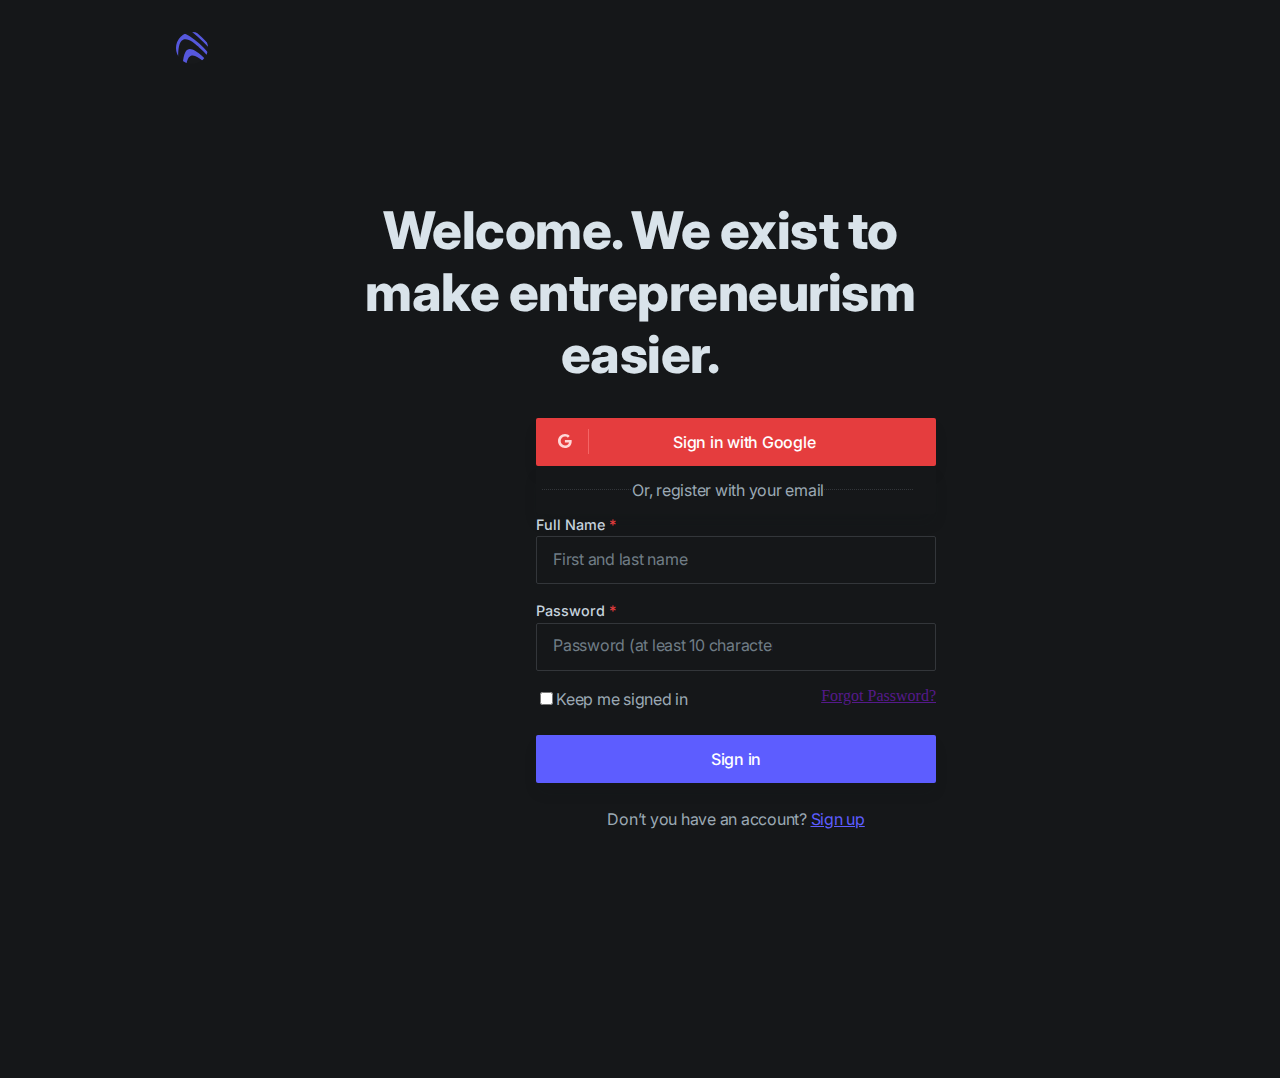
==== sing in.html @ 6c5136f9 "upload simple landing page project on Github" ====
<html lang="en">
<head>
     <link rel="stylesheet" href="assest/style.css">
     <meta charset="UTF-8">
     <meta name="viewport" content="width=device-width, initial-scale=1.0">
     <title>Document</title>
</head>
<body>
   <header><img class="logo" src="assest/logo/Logo.svg" alt=""></header>
    <h1 class="sing__up__header__text"> Welcome. We exist to make entrepreneurism easier.</h1>
     <form  class="sing__up__form" action="">
          <button class="google__btn"> <img class="google__btn__icon" src="assest/logo/google.svg" alt=""> <a class="google__btn__text" href=""> Sign in with Google </a> </button>
           <button class="google__btn email_register_btn"><img src="assest/logo/Path 2.svg" alt=""> Or, register with your email<img src="assest/logo/Path 2.svg" alt=""></button>
           <label class="sing__up__label" for="">Full Name <span class="star"> *</span></label>
           <input class="sing__up__input" type="text" name="" id="" placeholder="First and last name">
           <label class="sing__up__label" for="">Password  <span class="star"> *</span></label>
           <input class="sing__up__input"  type="password" name="" id="" placeholder="Password (at least 10 characters)">
           <div class="check__signed"> <div class="Keep__signed"><input type="checkbox" name="" id=""><label for="">Keep me signed in</label></div> <a href="">Forgot Password?</a></div>
           <button class="sing__up__btn">Sign in</button>
          <div class="Open__PRO"><span >Don’t you have an account?  <a class="Sign__in__link" href="">Sign up</a> </span></div> 
     </form>


</body>
</html>
---- assest/style.css ----
@import url('https://fonts.googleapis.com/css2?family=Inter:wght@200&display=swap');
 @import url('https://fonts.googleapis.com/css2?family=Inter:wght@200;300&display=swap');
 @import url('https://fonts.googleapis.com/css2?family=Architects+Daughter&family=Inter:wght@200;300&display=swap');
 
body{
    background-color:#151719 ;
}
 .header{
      display:flex;
      flex-direction:row;
      justify-content:space-around;
      align-items:center;
      margin-top: 1.5rem;
 }

.link{
    color:#C5D2DC;
    margin-right: 3rem;
    font-family: Inter;
    font-size: 1rem;
    line-height: 1.5rem;
}
.sing__up{
    color: #ffffff;
    font-family: Inter;
    font-weight: 500;
    font-size: 1rem;
    line-height: 1.5rem;
    letter-spacing: -0.25px;
    background-color:#5D5DFF;
    padding: 0.5rem 1.25rem;
    border-radius:2px;
    box-shadow: 0px 1px 3px rgba(25, 32, 44, 0.04);
    border-style: none;
}

.landing{
    display:flex;
    flex-direction:column;
    align-items: center;
    margin-top:4rem;
}
.landing-header{
    color: #D9E3EA;
    font-family: Inter;
    font-size:3.25rem;
    font-style: normal;
    font-weight: 800px;
    line-height: 3.8rem;
    letter-spacing: -0.5px;
    text-align: center;
    margin-bottom: 0;
 }
 .landing__text{
    font-family: Inter;
    font-size:1.25rem;
    line-height: 2rem;
    text-align: center;
    letter-spacing: -0.25px;
    color: #9BA9B4;
    margin-bottom:0;
 }
 .btn{
    margin-top: 2rem;
    margin-bottom:0;
 }
 .btn__item{
    padding: 0.75rem 2rem;
    font-family: Inter;
    font-weight: 500;
    font-size: 1rem;
    line-height: 1.25rem;
    letter-spacing: -0.25px;
    color: #FFFFFF;
    border-radius: 2px;
    box-shadow: 0px 10px 15px -3px rgba(21, 23, 25, 0.16);
    border-style: none;
 }
 .start__btn{
     background-color:#5D5DFF;
 }
 .learn__btn{
    background-color: #33363A;
    margin-left: 0.75rem;
 }
 .video{
     margin-top:4rem ;
     margin-bottom:4rem ;
 }
.section1{
    display:flex;
    flex-direction: column;
    align-items:center;
    margin-right: 10.5rem;
    margin-left: 10.5rem;
}
.section1__header{
    font-family: Inter;
    font-weight: 800;
    font-size: 2.5rem;
    line-height:3.1rem;
    text-align: center;
    letter-spacing: -0.5px;
    color: #D9E3EA;
}
.section1__text{
    margin-top:0px ;
    margin-bottom: 0px;
    font-family: Inter;
    font-size: 1.25rem;
    line-height: 1.8rem;
    text-align: center;
    letter-spacing: -0.25px;
   color: #9BA9B4;
}
.cards{
    margin-top: 1rem;
    display: flex;
    flex-wrap:wrap;
    justify-content:center;
}

.card__item{
    margin-top: 4rem;
    flex-basis:30%;
    text-align: center;
}
.card__header__text{
    font-family: Inter;
    color:#D9E3EA;
    font-weight: bold;
    font-size:1.25rem;
    line-height: 2.1rem;
    text-align: center;
    letter-spacing: -0.25px;

}
.card__text{
    font-family: Inter;
    color: #9BA9B4;
    font-size:1rem;                     
    line-height: 1.6rem;
    text-align: center;
    letter-spacing: -0.25px;
    padding-right:1.5rem ;
    padding-left:1.5rem ;
}
hr{
    background-color:#33363A;
    
}
/* **************section2************* */
.section2{
    display:flex;
    flex-direction:column;
    align-items: center;
}
.section2__top{
    display:flex;
    flex-direction:column;
    align-items: center;
    margin-top:4rem;
    margin-right: 10.5rem;
    margin-left: 10.5rem;
}
.reach__btn{
    font-family: Inter;
    font-weight: 600;
    font-size: 1rem;
    line-height: 1.3rem;
    background-color:#C6F6D5;
    color:#36A269;
    padding: 0.25rem  0.75rem;
    border-radius:16px ;
    border-style:none;
}
.section2__header{
    font-family: Inter;
    font-style: normal;
    font-weight: 800;
    font-size:2.5rem;
    line-height: 3.1rem;
    text-align: center;
    letter-spacing: -0.5px;
    color: #D9E3EA;
}
.section2__text{
    font-family: Inter;
    font-size:1.4rem;
    line-height: 1.8rem;
    text-align: center;
    letter-spacing: -0.25px;
    color: #9BA9B4;
    padding-right:14rem ;
    padding-left:14rem ;
}
.section2__bottom{
    display: flex;
    flex-direction:column;
    align-items: center;
    margin-right: 12.5rem;
    margin-left: 12.5rem;
}
.section2__bottom_item{
    display:flex;
    flex-direction:row;
    justify-content:center;
    margin-top:4rem;
}
.section2__bottom_item__reverse{
    display:flex;
    flex-direction:row-reverse;
    margin-top:4rem;
}


.section2__bottom__texts{
    margin-right: 4rem ;
}
.section2__bottom__texts__reverse{
    margin-left: 4rem ;
}
.banner__text{
    font-family: Architects Daughter;
    font-size: 1.25rem;
    line-height: 1.8rem;
    letter-spacing: 0.25px;
    color: #5D5DFF;
    margin-top: 3rem;
    margin-bottom: 0;
}
.section2__bottom__header{
    font-family: Inter;
    font-weight: bold;
    font-size:2rem;
    line-height:2.6rem;
    letter-spacing: -0.25px;
    color: #D9E3EA;
    margin-top:0.5rem;
    margin-bottom: 0;
}
.section2__bottom__text{
    font-family: Inter;
    font-size: 1.25rem;
    line-height: 1.8rem;
    letter-spacing: -0.25px;
    color: #9BA9B4;
    margin-top:0.5rem;
}
 .list__text{
    font-family: Inter;
    font-size:1rem;
    line-height: 27px;
    letter-spacing: -0.25px;
    color: #9BA9B4;
    margin: 0.25rem;
 }
.tik__logo {
    margin-right:0.5rem;
}
/************* section3********* */
.section3{
    display:flex;
    flex-direction: column;
    align-items:center;
    margin-right: 10.5rem;
    margin-left: 10.5rem;
}
.section3__header{
font-family: Inter;
font-weight: 800;
font-size: 2.5rem;
line-height: 50px;
text-align: center;
letter-spacing: -0.5px;
color: #D9E3EA;;
}

.section3__text{
    font-family: Inter;
    font-size: 1.25rem;
    line-height: 30px;
    text-align: center;
    letter-spacing: -0.25px;
    color: #9BA9B4;
    margin: auto  13rem;
}
.section3__card{
    margin-top: 5.5rem;
    margin-left: 0.5rem;
    display: flex;
    flex-wrap:wrap;
    justify-content:center;
}
.section3__card__item{
    flex-basis:26%;
    background-color:#25282C;
    padding:1.5rem;
}
.section3__card__item2{
    margin-right:2.25rem ;
    margin-left:2.25rem ;
}
.section3__card__text{
    font-family: Inter;
    font-size: 1rem;
    line-height: 150%;
    letter-spacing: -0.25px;
    color: #9BA9B4;
}
.card__name{
    font-family: Inter;
    font-weight: 500;
    font-size: 1rem;
    line-height: 150%;
    letter-spacing: -0.25px;
    color: #D9E3EA;
}
.slash{
    color: #33363A;
}
.rol{
    font-family: Inter;
    font-weight: 500;
    font-size:1rem;
    line-height: 150%;
    letter-spacing: -0.25px;
    color: #5D5DFF;

}

/**************** section4 ****************/
.section4{
    margin: 4.5rem  12rem;
    background-color: #5D5DFF;
    display:flex;
    flex-direction: row;
    flex-wrap: wrap;
}
.section4__texts{
    padding:4rem 3rem;
}
.section4__header{
    margin:0  auto;
    font-family: Inter;
    font-weight: bold;
    font-size: 2rem;
    line-height: 131%px;
    letter-spacing: -0.25px;
    color: #FFFFFF;
}
.section4__text{
    margin-top: 0.25rem;
    font-family: Inter;
    font-style: normal;
    font-weight: normal;
    font-size: 1.1rem;
    line-height: 27px;
    letter-spacing: -0.25px;
    color: #E2E1FF;
}
.input{
    margin: 5rem 3rem;
}
.email__input{
    font-family: Inter;
    font-size: 1rem;
    background-color: #4B4ACF;
    width: 20rem;
    height: 3rem;
    border-color:#8D8DFF;
    border-style: solid;
    color: #ffffff;
    padding-left: 1rem;
}
input::placeholder{
    font-family: Inter;
    font-size: 1rem;
    line-height:  150%;
    letter-spacing: -0.25px;
    color: #ABABFF; 
    margin-left:10rem;
}
.sun__btn{
    Width :8.6rem;
    Height: 3rem;
    font-family: Inter;
    font-weight: 500;
    font-size: 1rem;
    line-height:  150%;
    letter-spacing: -0.25px;
    color:#5D5DFF;
    background: #F4F4FF;
    box-shadow: 0px 1px 3px rgba(25, 32, 44, 0.04);
    border-radius: 2px;
    border-style: none;
    }

    /* ****************footer************** */
    .footer{
        display:flex;
        flex-direction: column;
    }

    .footer1{
        display: flex;
        flex-wrap: wrap;
        flex-direction:row;
        justify-content:center;
         margin-right: 7rem;
        margin-left: 12rem; 
    } 
   
    .footer1__item{
        display: flex;
        flex-basis: 20%;
        flex-direction: column;
        padding: 0px;
        margin:0px;
    }
    .footer1__item1{
        flex-basis: 40%;
    }
    .footer1__item1__text{
        width: 352px;
        font-family: Inter;
        font-size: 1rem;
        line-height: 150%;
        letter-spacing: -0.25px;
        color: #9BA9B4;
    }
    .footer1__item__header{
        font-family: Inter;
        font-weight: 500;
        font-size: 1rem;
        line-height: 157%;
        color: #D9E3EA;
        margin-bottom: 0px;
    }
    .footer__link{
        font-family: Inter;
        font-style: normal;
        font-weight: normal;
        font-size: 0.8rem;
        line-height: 157%;
        color: #9BA9B4;
        text-decoration: none;
    }
    .footer2{
        display:flex;
        flex-direction: row;
        justify-content:space-between;
        margin-top: 3rem;
    }
    .copyright{
        font-family: Inter;
        font-size: 1rem;
        line-height: 157%;
        color: #9BA9B4;
        margin-left: 12rem;
    }
    .social__icon{
        margin-right:11rem;
    }

    /* *************************sing up page********************************** */
    .logo{
        margin-top: 1.5rem;
        margin-left:10.5rem ;
    }
    .sing__up__header__text {
        font-family: Inter;
        font-weight: 800;
        font-size: 3.25rem;
        line-height:119%;
        text-align: center;
        letter-spacing: -0.5px;
        color: #D9E3EA;
        margin-top:8.5rem;
        margin-right: 21rem;
        margin-left: 21rem;
        margin-bottom: 0px;
    }
    .sing__up__form{
        width: 25rem;
        height: 40.25rem;
        margin-top:2rem;
        margin-left:33rem;
    }
    .google__btn{
        Width: 25rem;
        Height:3rem; 
        background: #E53D3E;
        box-shadow: 0px 10px 15px -3px rgba(21, 23, 25, 0.16);
        border-radius: 2px;
        display: flex;
        align-items: center;
        border-style: none;
    }
    .google__btn__icon{
        margin-left: 1rem;
    }
    .google__btn__text{
        font-family: Inter;
        font-weight: 500;
        font-size: 1rem;
        line-height: 150%;
        letter-spacing: -0.25px;
        color: #FFFFFF;
        text-align: center;
        text-decoration:none;
        flex-basis: 80%;
    }

    .email_register_btn{
        font-family: Inter;
        font-size: 1rem;
        line-height:  150%;
        letter-spacing: -0.25px;
        color: #9BA9B4;
        background-color:#151719 ;
        border-style: none;
     }
     .sing__up__label{
        font-family: Inter;
        font-style: normal;
        font-weight: 500;
        font-size: 0.9rem;
        line-height: 157% ;
        color: #C5D2DC;
        margin-bottom:1rem ;
    }
    .star{
        color: #E53D3E ;
    }


    .sing__up__input{
        width: 25rem;; 
        Height:3rem; 
        background: #151719;
        border: 1px solid #33363A;
        box-sizing: border-box;
        border-radius: 2px;
        margin-bottom: 1rem;
        padding-left: 1rem;
        color: #C5D2DC;

    }
    .sing__up__input::placeholder{
        font-family: Inter;
        font-size: 1rem;
        line-height: 150%px;
        letter-spacing: -0.25px;
        color: #707D86;
        /* padding-left: 1rem; */
    }
   .agree{
    widows: 23.6rem;;
    Height:2.75rem;
    font-family: Inter;
    font-size: 0.87rem;
    line-height:157%;
    text-align:center;
    color: #707D86;
     
   }
   .Privacy__Policy{
    font-family: Inter;
    font-size:0.87rem;
    line-height: 157%;
    text-align: center;
    text-decoration-line: underline;
    color: #9BA9B4;
   }
   .sing__up__btn{
    Width:25rem; 
    Height:3rem; 
    background: #5D5DFF;
    box-shadow: 0px 10px 15px -3px rgba(21, 23, 25, 0.16);
    border-radius: 2px;
    margin-top: 1.5rem;
    margin-bottom: 1.5rem;
    font-family: Inter;
    font-weight: 500;
    font-size:1rem;
    line-height:  150% ;
    letter-spacing: -0.25px;
    color: #FFFFFF;
    border-style: none;
   }
   .Open__PRO{
    font-family: Inter;
    font-size: 1rem;
    line-height:  150%;
    letter-spacing: -0.25px;
    color: #9BA9B4;
    text-align: center;
   }
   .Sign__in__link{
    color: #5D5DFF;
   }

   /* *************************sing in page********************************** */
   .check__signed{
       display: flex;
       justify-content: space-between;
   }
   .Keep__signed{
    font-family: Inter;
    font-size: 1rem;
    line-height: 150% ;
    letter-spacing: -0.25px;
    color: #9BA9B4;
   }
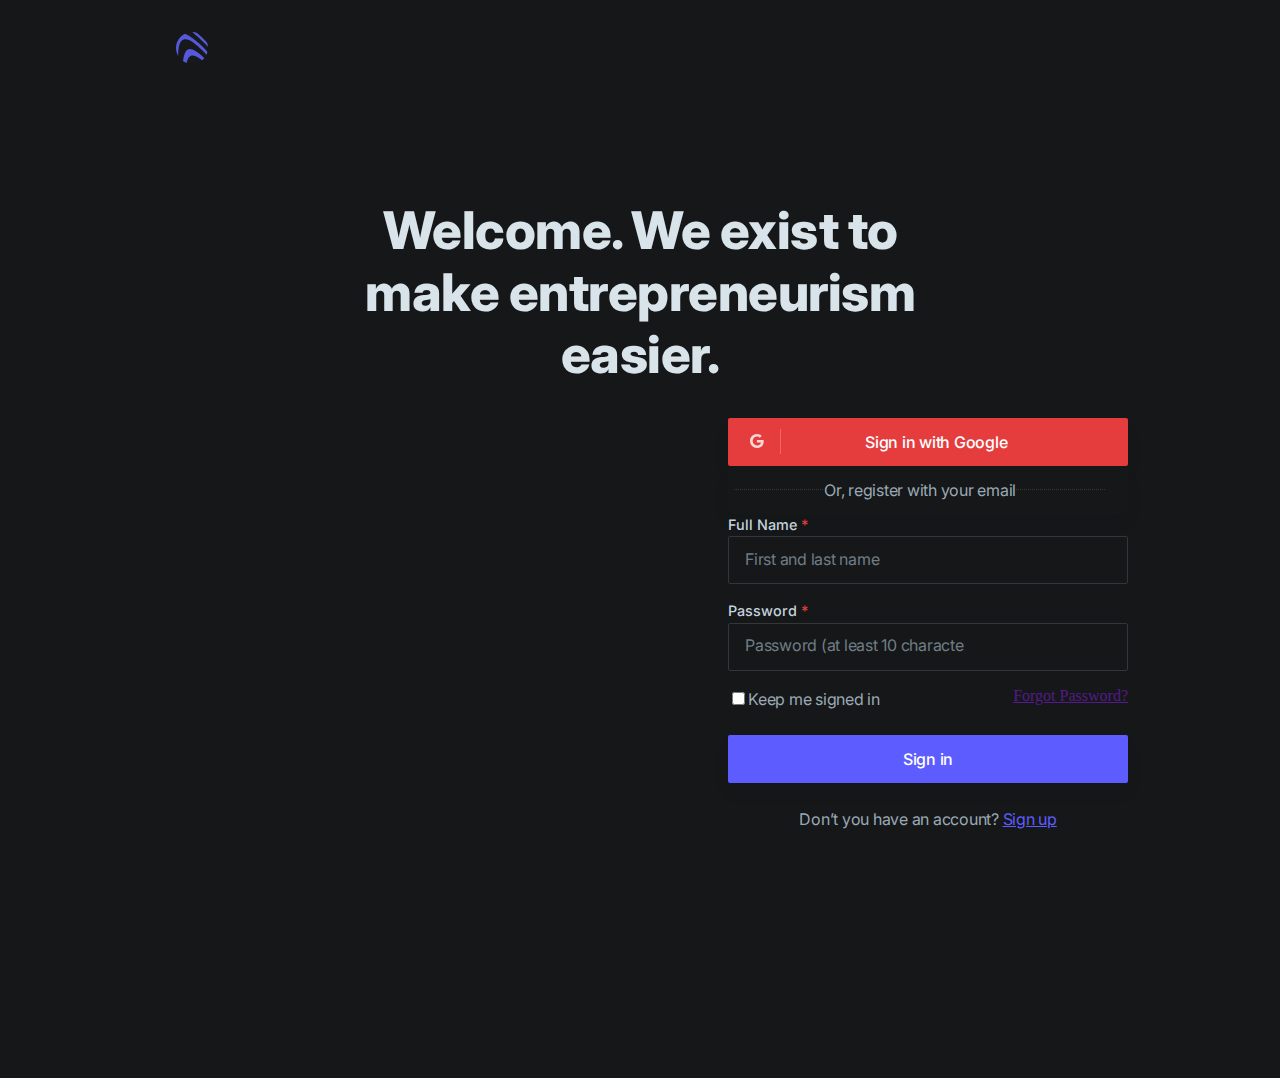
==== commit 554d5858: "some Changes in files" ====
--- a/sing in.html
+++ b/sing in.html
@@ -1,16 +1,16 @@
 <html lang="en">
 <head>
-     <link rel="stylesheet" href="assest/style.css">
+     <link rel="stylesheet" href="assets/style.css">
      <meta charset="UTF-8">
      <meta name="viewport" content="width=device-width, initial-scale=1.0">
      <title>Document</title>
 </head>
 <body>
-   <header><img class="logo" src="assest/logo/Logo.svg" alt=""></header>
+   <header><img class="logo" src="assets/logo/Logo.svg" alt=""></header>
     <h1 class="sing__up__header__text"> Welcome. We exist to make entrepreneurism easier.</h1>
      <form  class="sing__up__form" action="">
-          <button class="google__btn"> <img class="google__btn__icon" src="assest/logo/google.svg" alt=""> <a class="google__btn__text" href=""> Sign in with Google </a> </button>
-           <button class="google__btn email_register_btn"><img src="assest/logo/Path 2.svg" alt=""> Or, register with your email<img src="assest/logo/Path 2.svg" alt=""></button>
+          <button class="google__btn"> <img class="google__btn__icon" src="assets/logo/google.svg" alt=""> <a class="google__btn__text" href=""> Sign in with Google </a> </button>
+           <button class="google__btn email_register_btn"><img src="assets/logo/Path 2.svg" alt=""> Or, register with your email<img src="assets/logo/Path 2.svg" alt=""></button>
            <label class="sing__up__label" for="">Full Name <span class="star"> *</span></label>
            <input class="sing__up__input" type="text" name="" id="" placeholder="First and last name">
            <label class="sing__up__label" for="">Password  <span class="star"> *</span></label>
--- a/assets/style.css
+++ b/assets/style.css
@@ -0,0 +1,676 @@
+
+ @import url('https://fonts.googleapis.com/css2?family=Inter:wght@200&display=swap');
+ @import url('https://fonts.googleapis.com/css2?family=Inter:wght@200;300&display=swap');
+ @import url('https://fonts.googleapis.com/css2?family=Architects+Daughter&family=Inter:wght@200;300&display=swap');
+
+body{
+    background-color:#151719 ;
+}
+ .header{
+      display:flex;
+      flex-direction:row;
+      justify-content:space-around;
+      align-items:center;
+      margin-top: 1.5rem;
+ }
+
+.link{
+    color:#C5D2DC;
+    margin-right: 3rem;
+    font-family: Inter;
+    font-size: 1rem;
+    line-height: 1.5rem;
+}
+.sing__up{
+    color: #ffffff;
+    font-family: Inter;
+    font-weight: 500;
+    font-size: 1rem;
+    line-height: 1.5rem;
+    letter-spacing: -0.25px;
+    background-color:#5D5DFF;
+    padding: 0.5rem 1.25rem;
+    border-radius:2px;
+    box-shadow: 0px 1px 3px rgba(25, 32, 44, 0.04);
+    border-style: none;
+}
+
+.landing{
+    display:flex;
+    flex-direction:column;
+    align-items: center;
+    margin-top:4rem;
+}
+.landing-header{
+    color: #D9E3EA;
+    font-family: Inter;
+    font-size:3.25rem;
+    font-style: normal;
+    font-weight: 800px;
+    line-height: 3.8rem;
+    letter-spacing: -0.5px;
+    text-align: center;
+    margin-bottom: 0;
+ }
+ .landing__text{
+    font-family: Inter;
+    font-size:1.25rem;
+    line-height: 2rem;
+    text-align: center;
+    letter-spacing: -0.25px;
+    color: #9BA9B4;
+    margin-bottom:0;
+ }
+ .btn{
+    margin-top: 2rem;
+    margin-bottom:0;
+ }
+ .btn__item{
+    padding: 0.75rem 2rem;
+    font-family: Inter;
+    font-weight: 500;
+    font-size: 1rem;
+    line-height: 1.25rem;
+    letter-spacing: -0.25px;
+    color: #FFFFFF;
+    border-radius: 2px;
+    box-shadow: 0px 10px 15px -3px rgba(21, 23, 25, 0.16);
+    border-style: none;
+ }
+ .start__btn{
+     background-color:#5D5DFF;
+ }
+ .learn__btn{
+    background-color: #33363A;
+    margin-left: 0.75rem;
+ }
+ .video{
+     margin-top:4rem ;
+     margin-bottom:4rem ;
+     width: 50%;
+ }
+.section1{
+    display:flex;
+    flex-direction: column;
+    align-items:center;
+    margin-right: 10.5rem;
+    margin-left: 10.5rem;
+}
+.section1__header{
+    font-family: Inter;
+    font-weight: 800;
+    font-size: 2.5rem;
+    line-height:3.1rem;
+    text-align: center;
+    letter-spacing: -0.5px;
+    color: #D9E3EA;
+}
+.section1__text{
+    margin-top:0px ;
+    margin-bottom: 0px;
+    font-family: Inter;
+    font-size: 1.25rem;
+    line-height: 1.8rem;
+    text-align: center;
+    letter-spacing: -0.25px;
+   color: #9BA9B4;
+}
+.cards{
+    margin-top: 1rem;
+    display: flex;
+    flex-wrap:wrap;
+    justify-content:center;
+}
+
+.card__item{
+    margin-top: 4rem;
+    flex-basis:30%;
+    text-align: center;
+}
+.card__header__text{
+    font-family: Inter;
+    color:#D9E3EA;
+    font-weight: bold;
+    font-size:1.25rem;
+    line-height: 2.1rem;
+    text-align: center;
+    letter-spacing: -0.25px;
+
+}
+.card__text{
+    font-family: Inter;
+    color: #9BA9B4;
+    font-size:1rem;                     
+    line-height: 1.6rem;
+    text-align: center;
+    letter-spacing: -0.25px;
+    padding-right:1.5rem ;
+    padding-left:1.5rem ;
+}
+hr{
+    background-color:#33363A;
+    
+}
+/* **************section2************* */
+.section2{
+    display:flex;
+    flex-direction:column;
+    align-items: center;
+}
+.section2__top{
+    gap: 20px; ;
+    display:flex;
+    flex-direction:column;
+    align-items: center;
+    margin-top:4rem;
+    margin-right: 10.5rem;
+    margin-left: 10.5rem;
+}
+.reach__btn{
+    font-family: Inter;
+    font-weight: 600;
+    font-size: 1rem;
+    line-height: 1.3rem;
+    background-color:#C6F6D5;
+    color:#36A269;
+    padding: 0.25rem  0.75rem;
+    border-radius:16px ;
+    border-style:none;
+}
+.section2__header{
+    font-family: Inter;
+    font-style: normal;
+    font-weight: 800;
+    font-size:2.5rem;
+    line-height: 3.1rem;
+    text-align: center;
+    letter-spacing: -0.5px;
+    color: #D9E3EA;
+}
+.section2__text{
+    font-family: Inter;
+    font-size:1.4rem;
+    line-height: 1.8rem;
+    text-align: center;
+    letter-spacing: -0.25px;
+    color: #9BA9B4;
+    padding-right:14rem ;
+    padding-left:14rem ;
+}
+.section2__bottom{
+    display: flex;
+    flex-direction:column;
+    align-items: center;
+    margin-right: 12.5rem;
+    margin-left: 12.5rem;
+}
+.section2__bottom_item{
+    display:flex;
+    flex-direction:row;
+    justify-content:center;
+    margin-top:4rem;
+}
+.section2__bottom_item__reverse{
+    display:flex;
+    flex-direction:row-reverse;
+    margin-top:4rem;
+}
+
+
+.section2__bottom__texts{
+    margin-right: 4rem ;
+}
+.section2__bottom__texts__reverse{
+    margin-left: 4rem ;
+}
+.banner__text{
+    font-family: Architects Daughter;
+    font-size: 1.25rem;
+    line-height: 1.8rem;
+    letter-spacing: 0.25px;
+    color: #5D5DFF;
+    margin-top: 3rem;
+    margin-bottom: 0;
+}
+.section2__bottom__header{
+    font-family: Inter;
+    font-weight: bold;
+    font-size:2rem;
+    line-height:2.6rem;
+    letter-spacing: -0.25px;
+    color: #D9E3EA;
+    margin-top:0.5rem;
+    margin-bottom: 0;
+}
+.section2__bottom__text{
+    font-family: Inter;
+    font-size: 1.25rem;
+    line-height: 1.8rem;
+    letter-spacing: -0.25px;
+    color: #9BA9B4;
+    margin-top:0.5rem;
+    width: 30rem;
+}
+ .list__text{
+    font-family: Inter;
+    font-size:1rem;
+    line-height: 27px;
+    letter-spacing: -0.25px;
+    color: #9BA9B4;
+    margin: 0.25rem;
+ }
+.tik__logo {
+    margin-right:0.5rem;
+}
+/************* section3********* */
+.section3{
+    display:flex;
+    flex-direction: column;
+    align-items:center;
+    margin-right: 10.5rem;
+    margin-left: 10.5rem;
+    margin-top: 4rem;
+}
+.section3__header{
+font-family: Inter;
+font-weight: 800;
+font-size: 2.5rem;
+line-height: 50px;
+text-align: center;
+letter-spacing: -0.5px;
+color: #D9E3EA;;
+}
+
+.section3__text{
+    font-family: Inter;
+    font-size: 1.25rem;
+    line-height: 30px;
+    text-align: center;
+    letter-spacing: -0.25px;
+    color: #9BA9B4;
+    margin: auto  13rem;
+}
+.section3__card{
+    margin-top: 5.5rem;
+    margin-left: 0.5rem;
+    display: flex;
+    flex-wrap:wrap;
+    justify-content:center;
+}
+.section3__card__item{
+    flex-basis:26%;
+    background-color:#25282C;
+    padding:1.5rem;
+}
+.section3__card__item2{
+    margin-right:2.25rem ;
+    margin-left:2.25rem ;
+}
+.section3__card__text{
+    font-family: Inter;
+    font-size: 1rem;
+    line-height: 150%;
+    letter-spacing: -0.25px;
+    color: #9BA9B4;
+}
+.card__name{
+    font-family: Inter;
+    font-weight: 500;
+    font-size: 1rem;
+    line-height: 150%;
+    letter-spacing: -0.25px;
+    color: #D9E3EA;
+}
+.slash{
+    color: #33363A;
+}
+.rol{
+    font-family: Inter;
+    font-weight: 500;
+    font-size:1rem;
+    line-height: 150%;
+    letter-spacing: -0.25px;
+    color: #5D5DFF;
+
+}
+
+/**************** section4 ****************/
+.section4{
+    margin: 4.5rem  12rem;
+    background-color: #5D5DFF;
+    display:flex;
+    flex-direction: row;
+    flex-wrap: wrap;
+}
+.section4__texts{
+    padding:4rem 3rem;
+}
+.section4__header{
+    margin:0  auto;
+    font-family: Inter;
+    font-weight: bold;
+    font-size: 2rem;
+    line-height: 131%px;
+    letter-spacing: -0.25px;
+    color: #FFFFFF;
+}
+.section4__text{
+    margin-top: 0.25rem;
+    font-family: Inter;
+    font-style: normal;
+    font-weight: normal;
+    font-size: 1.1rem;
+    line-height: 27px;
+    letter-spacing: -0.25px;
+    color: #E2E1FF;
+}
+.input{
+    margin: 5rem 3rem;
+}
+.email__input{
+    font-family: Inter;
+    font-size: 1rem;
+    background-color: #4B4ACF;
+    width: 20rem;
+    height: 3rem;
+    border-color:#8D8DFF;
+    border-style: solid;
+    color: #ffffff;
+    padding-left: 1rem;
+}
+input::placeholder{
+    font-family: Inter;
+    font-size: 1rem;
+    line-height:  150%;
+    letter-spacing: -0.25px;
+    color: #ABABFF; 
+    margin-left:10rem;
+}
+.sun__btn{
+    Width :8.6rem;
+    Height: 3rem;
+    font-family: Inter;
+    font-weight: 500;
+    font-size: 1rem;
+    line-height:  150%;
+    letter-spacing: -0.25px;
+    color:#5D5DFF;
+    background: #F4F4FF;
+    box-shadow: 0px 1px 3px rgba(25, 32, 44, 0.04);
+    border-radius: 2px;
+    border-style: none;
+    text-align: center;
+    }
+
+    /* ****************footer************** */
+    .footer{
+        display:flex;
+        flex-direction: column;
+    }
+
+    .footer1{
+        display: flex;
+        flex-wrap: wrap;
+        flex-direction:row;
+        justify-content:center;
+         margin-right: 7rem;
+        margin-left: 12rem; 
+    } 
+   
+    .footer1__item{
+        display: flex;
+        flex-basis: 20%;
+        flex-direction: column;
+        padding: 0px;
+        margin:0px;
+    }
+    .footer1__item1{
+        flex-basis: 40%;
+    }
+    .footer1__item1__text{
+        width: 352px;
+        font-family: Inter;
+        font-size: 1rem;
+        line-height: 150%;
+        letter-spacing: -0.25px;
+        color: #9BA9B4;
+    }
+    .footer1__item__header{
+        font-family: Inter;
+        font-weight: 500;
+        font-size: 1rem;
+        line-height: 157%;
+        color: #D9E3EA;
+        margin-bottom: 0px;
+    }
+    .footer__link{
+        font-family: Inter;
+        font-style: normal;
+        font-weight: normal;
+        font-size: 0.8rem;
+        line-height: 157%;
+        color: #9BA9B4;
+        text-decoration: none;
+    }
+    .footer2{
+        display:flex;
+        flex-direction: row;
+        justify-content:space-between;
+        margin-top: 3rem;
+    }
+    .copyright{
+        font-family: Inter;
+        font-size: 1rem;
+        line-height: 157%;
+        color: #9BA9B4;
+        margin-left: 12rem;
+    }
+    .social__icon{
+        margin-right:11rem;
+    }
+
+    /* *************************sing up page********************************** */
+    .logo{
+        margin-top: 1.5rem;
+        margin-left:10.5rem ;
+    }
+    .sing__up__header__text {
+        font-family: Inter;
+        font-weight: 800;
+        font-size: 3.25rem;
+        line-height:119%;
+        text-align: center;
+        letter-spacing: -0.5px;
+        color: #D9E3EA;
+        margin-top:8.5rem;
+        margin-right: 21rem;
+        margin-left: 21rem;
+        margin-bottom: 0px;
+    }
+    .sing__up__form{
+        width: 25rem;
+        height: 40.25rem;
+        margin-top:2rem;
+        margin-left:45rem;
+    }
+    .google__btn{
+        Width: 25rem;
+        Height:3rem; 
+        background: #E53D3E;
+        box-shadow: 0px 10px 15px -3px rgba(21, 23, 25, 0.16);
+        border-radius: 2px;
+        display: flex;
+        align-items: center;
+        border-style: none;
+    }
+    .google__btn__icon{
+        margin-left: 1rem;
+    }
+    .google__btn__text{
+        font-family: Inter;
+        font-weight: 500;
+        font-size: 1rem;
+        line-height: 150%;
+        letter-spacing: -0.25px;
+        color: #FFFFFF;
+        text-align: center;
+        text-decoration:none;
+        flex-basis: 80%;
+    }
+
+    .email_register_btn{
+        font-family: Inter;
+        font-size: 1rem;
+        line-height:  150%;
+        letter-spacing: -0.25px;
+        color: #9BA9B4;
+        background-color:#151719 ;
+        border-style: none;
+     }
+     .sing__up__label{
+        font-family: Inter;
+        font-style: normal;
+        font-weight: 500;
+        font-size: 0.9rem;
+        line-height: 157% ;
+        color: #C5D2DC;
+        margin-bottom:1rem ;
+    }
+    .star{
+        color: #E53D3E ;
+    }
+
+
+    .sing__up__input{
+        width: 25rem;; 
+        Height:3rem; 
+        background: #151719;
+        border: 1px solid #33363A;
+        box-sizing: border-box;
+        border-radius: 2px;
+        margin-bottom: 1rem;
+        padding-left: 1rem;
+        color: #C5D2DC;
+
+    }
+    .sing__up__input::placeholder{
+        font-family: Inter;
+        font-size: 1rem;
+        line-height: 150%px;
+        letter-spacing: -0.25px;
+        color: #707D86;
+        /* padding-left: 1rem; */
+    }
+   .agree{
+    widows: 23.6rem;;
+    Height:2.75rem;
+    font-family: Inter;
+    font-size: 0.87rem;
+    line-height:157%;
+    text-align:center;
+    color: #707D86;
+     
+   }
+   .Privacy__Policy{
+    font-family: Inter;
+    font-size:0.87rem;
+    line-height: 157%;
+    text-align: center;
+    text-decoration-line: underline;
+    color: #9BA9B4;
+   }
+   .sing__up__btn{
+    Width:25rem; 
+    Height:3rem; 
+    background: #5D5DFF;
+    box-shadow: 0px 10px 15px -3px rgba(21, 23, 25, 0.16);
+    border-radius: 2px;
+    margin-top: 1.5rem;
+    margin-bottom: 1.5rem;
+    font-family: Inter;
+    font-weight: 500;
+    font-size:1rem;
+    line-height:  150% ;
+    letter-spacing: -0.25px;
+    color: #FFFFFF;
+    border-style: none;
+   }
+   .Open__PRO{
+    font-family: Inter;
+    font-size: 1rem;
+    line-height:  150%;
+    letter-spacing: -0.25px;
+    color: #9BA9B4;
+    text-align: center;
+   }
+   .Sign__in__link{
+    color: #5D5DFF;
+   }
+
+   /* *************************sing in page********************************** */
+   .check__signed{
+       display: flex;
+       justify-content: space-between;
+   }
+   .Keep__signed{
+    font-family: Inter;
+    font-size: 1rem;
+    line-height: 150% ;
+    letter-spacing: -0.25px;
+    color: #9BA9B4;
+   }
+
+   /*responsive */
+
+   @media (max-width: 768px) {
+    .cards{
+        display:flex;
+        flex-direction: column;
+    }
+    .section2__text{
+        padding: 0;
+    }
+    .section2__bottom_item{
+        flex-direction: column;
+    }
+    .section2__bottom__texts{
+        text-align: center;
+    }
+    .section2__bottom_item__reverse{
+        display: flex;
+        flex-direction: column;
+    }
+    .section2__bottom__texts__reverse{
+        text-align: center;
+    }
+    .section3__text{
+        margin: 0;
+    }
+    .section3__card{
+        display: flex;
+        flex-direction: column;
+        gap: 3rem;
+    }
+    .section3__card__item2{
+        margin: 0;
+    }
+    .sun__btn{
+        margin: 1rem 5.5rem;
+    }
+    .footer1{
+        flex-direction: column;
+        gap: 2rem;
+        align-items: center;
+    }
+    .footer2{
+        flex-direction: column-reverse;
+    }
+    .social__icon{
+        margin: auto;
+    }
+    .copyright{
+        margin: 1rem auto;
+    }
+
+ 
+  }